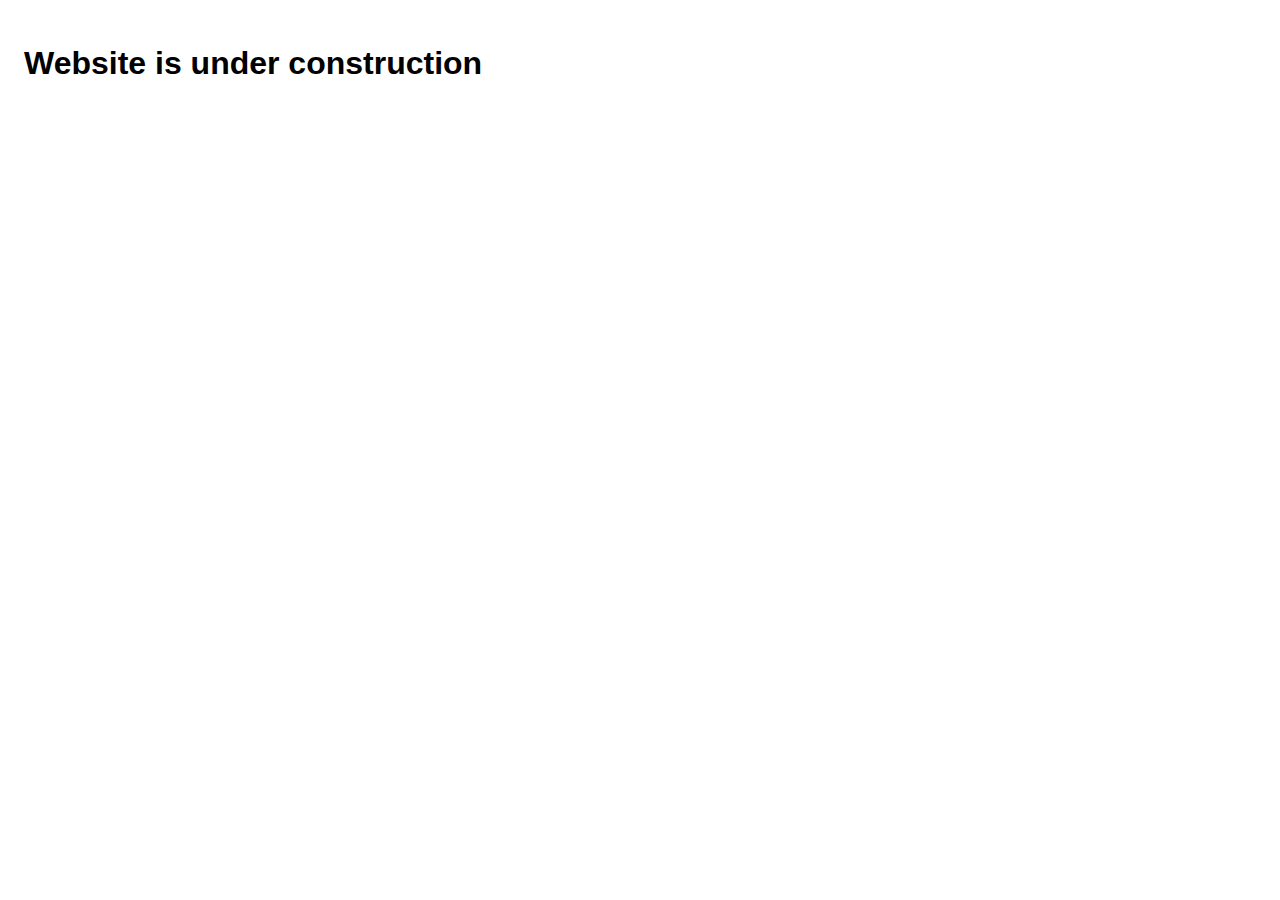
==== index.html @ 91e6fa90 "update" ====
<!DOCTYPE html>
    <html>
    <head>
      <meta charset='utf-8'>
      <meta name='viewport' content='width=device-width'>
      <title>Harutei Confession</title>
      <style> body { font-family: 'Helvetica Neue', Helvetica, Arial, sans-serif; padding:1em; } </style>
    </head>
    <body>
    <h1>Website is under construction</h1>
    </body>
    </html>
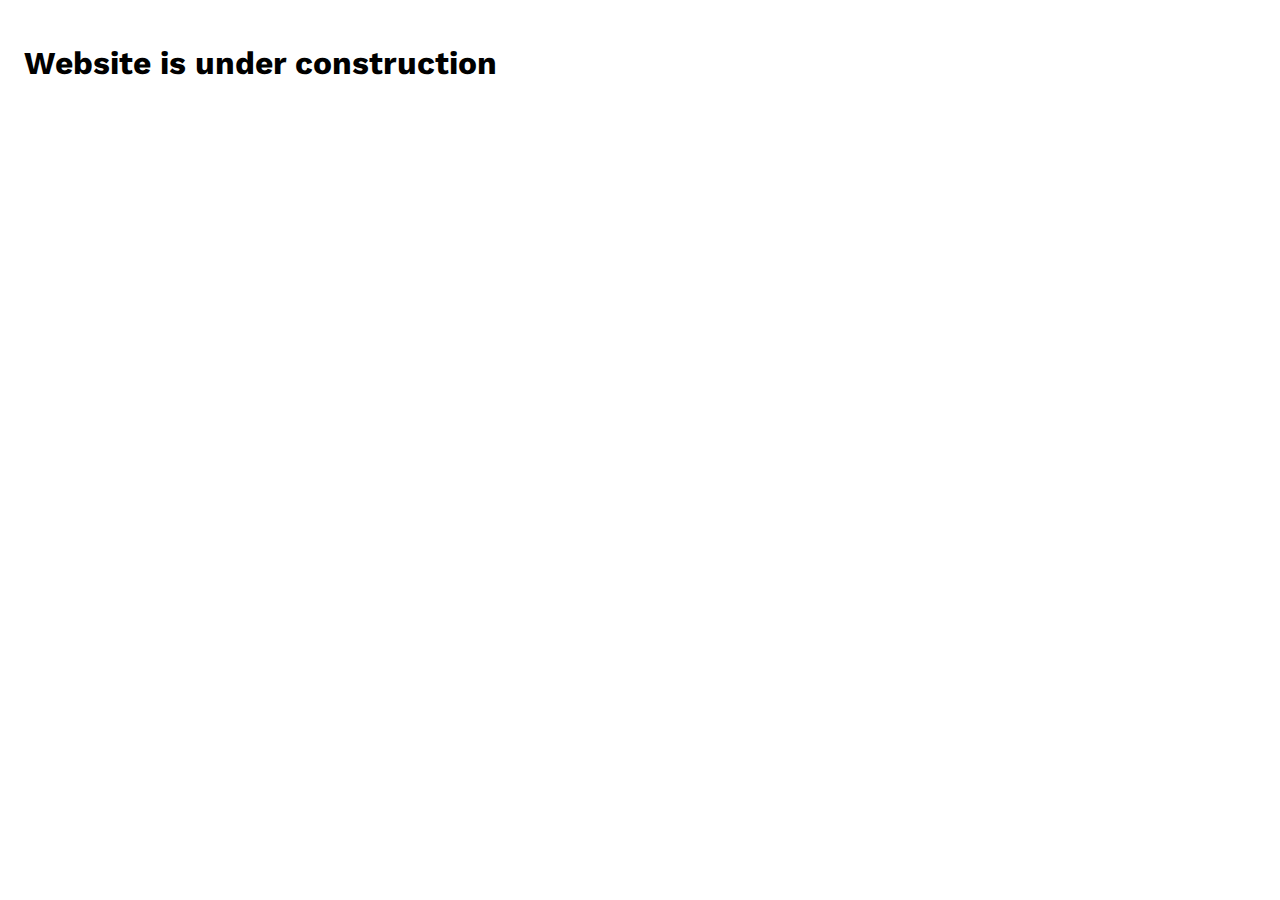
==== commit eae7b1c6: "update font" ====
--- a/index.html
+++ b/index.html
@@ -4,7 +4,10 @@
       <meta charset='utf-8'>
       <meta name='viewport' content='width=device-width'>
       <title>Harutei Confession</title>
-      <style> body { font-family: 'Helvetica Neue', Helvetica, Arial, sans-serif; padding:1em; } </style>
+      <style> body { font-family: 'Kantumruy Pro', sans-serif; padding: 1em; } </style>
+      <link rel="preconnect" href="https://fonts.googleapis.com">
+      <link rel="preconnect" href="https://fonts.gstatic.com" crossorigin>
+      <link href="https://fonts.googleapis.com/css2?family=Kantumruy+Pro&display=swap" rel="stylesheet">
     </head>
     <body>
     <h1>Website is under construction</h1>
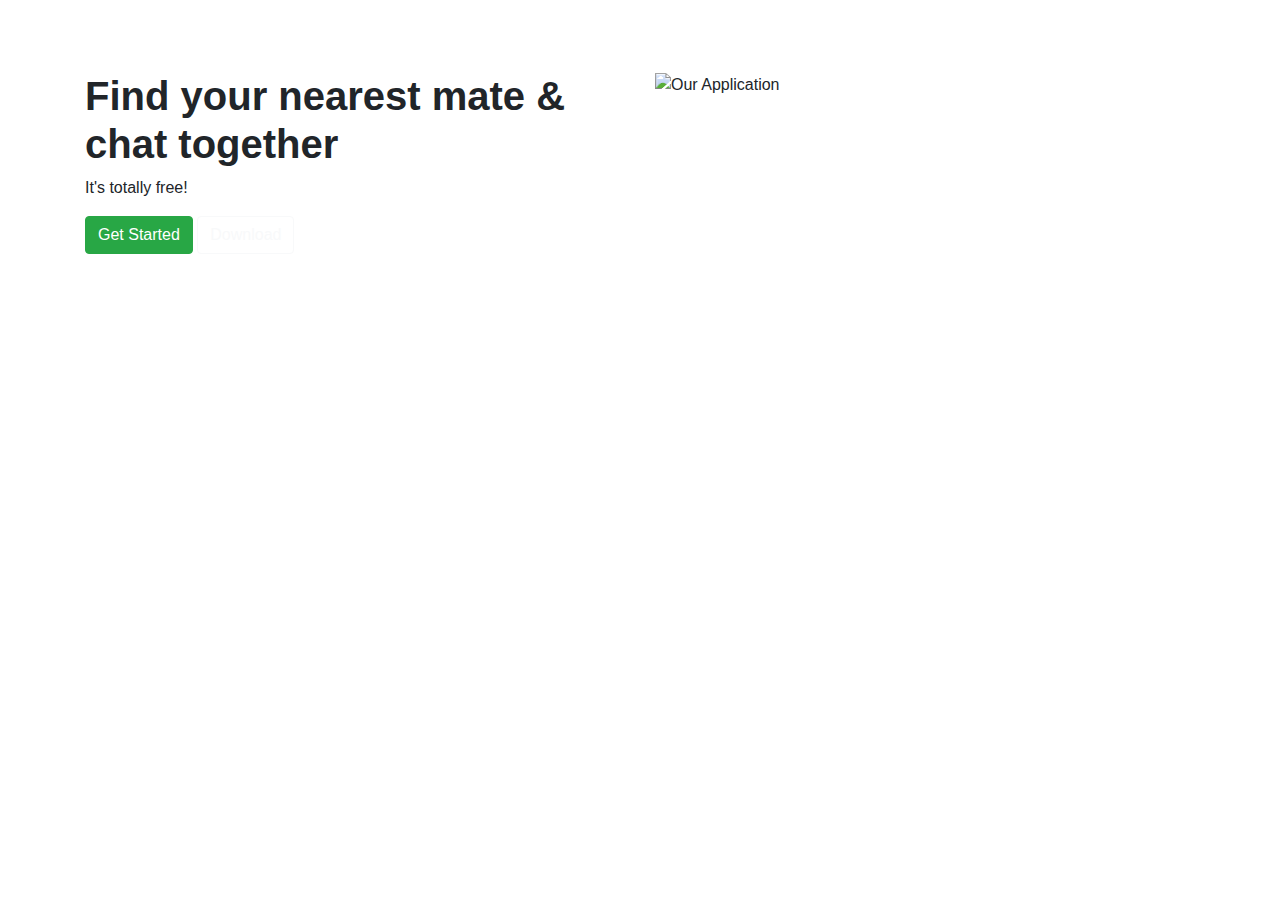
==== commit 2939d9ba: "Update index.html" ====
--- a/index.html
+++ b/index.html
@@ -8,9 +8,56 @@
       <link rel="preconnect" href="https://fonts.googleapis.com">
       <link rel="preconnect" href="https://fonts.gstatic.com" crossorigin>
       <link href="https://fonts.googleapis.com/css2?family=Kantumruy+Pro&display=swap" rel="stylesheet">
+      <link rel="stylesheet" href="https://stackpath.bootstrapcdn.com/bootstrap/4.4.1/css/bootstrap.min.css" integrity="sha384-Vkoo8x4CGsO3+Hhxv8T/Q5PaXtkKtu6ug5TOeNV6gBiFeWPGFN9MuhOf23Q9Ifjh" crossorigin="anonymous">
     </head>
     <body>
-    <h1>Website is under construction</h1>
+        <section id="hero">
+    <div class="container">
+      <!-- Nav Bar -->
+      <nav class="navbar navbar-expand-lg navbar-dark navbar-toggleable-md">
+        <a class="navbar-brand logo" href="#">Harutei</a>
+        <button class="navbar-toggler" type="button" data-toggle="collapse" data-target="#navbarItems" aria-controls="navbarItems" aria-expanded="false" aria-label="Toggle navigation">
+          <span class="navbar-toggler-icon"></span>
+        </button>
+        <div class="collapse navbar-collapse" id="navbarItems">
+          <ul class="navbar-nav ml-auto">
+            <li class="nav-items text-center">
+              <a class="nav-link" href="#pricing">Privacy Policy</a>
+            </li>
+            <li class="nav-items text-center">
+              <a class="nav-link" href="#testimonials">Download</a>
+            </li>
+            <li class="nav-items text-center">
+              <a class="nav-link" href="#cta">Facebook</a>
+            </li>
+          </ul>
+        </div>
+      </nav>
+      <!-- Title -->
+      <div class="row hero-row">
+        <div class="col-lg-6">
+          <div class="hero-description">
+            <h1 class="font-weight-bold hero-title">Find your nearest mate & chat together</h1>
+            <p class="hero-title-description">
+              It's totally free!
+            </p>
+            <a href="#features">
+              <button class="btn btn-success get-started-button" type="button"><i class="fas fa-angle-double-right"></i> Get Started</button>
+            </a>
+            <a href="#">
+              <button class="btn btn-outline-light" type="button"><i class="fab fa-google-play"></i> Download</button>
+            </a>
+          </div>
+        </div>
+
+        <div class="col-lg-6">
+          <img class="hero-img" src="images/OurApplication.png" alt="Our Application">
+        </div>
+      </div>
+    </div>
+
+  </section>
+
     </body>
     </html>
       
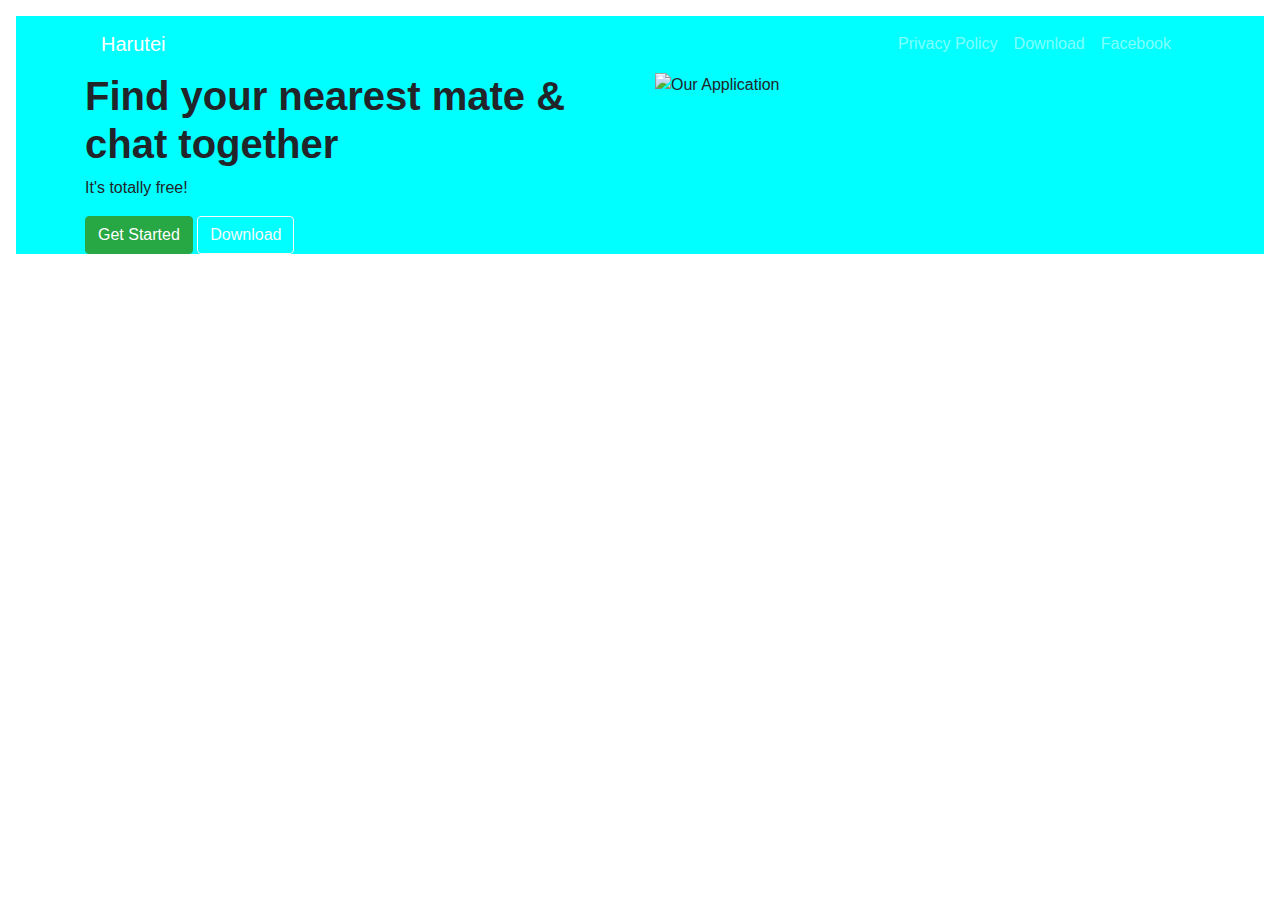
==== commit 3e8d2f08: "update" ====
--- a/index.html
+++ b/index.html
@@ -9,54 +9,55 @@
       <link rel="preconnect" href="https://fonts.gstatic.com" crossorigin>
       <link href="https://fonts.googleapis.com/css2?family=Kantumruy+Pro&display=swap" rel="stylesheet">
       <link rel="stylesheet" href="https://stackpath.bootstrapcdn.com/bootstrap/4.4.1/css/bootstrap.min.css" integrity="sha384-Vkoo8x4CGsO3+Hhxv8T/Q5PaXtkKtu6ug5TOeNV6gBiFeWPGFN9MuhOf23Q9Ifjh" crossorigin="anonymous">
+      <link rel="stylesheet" href="styles/style.css">
     </head>
     <body>
-        <section id="hero">
-    <div class="container">
-      <!-- Nav Bar -->
-      <nav class="navbar navbar-expand-lg navbar-dark navbar-toggleable-md">
-        <a class="navbar-brand logo" href="#">Harutei</a>
-        <button class="navbar-toggler" type="button" data-toggle="collapse" data-target="#navbarItems" aria-controls="navbarItems" aria-expanded="false" aria-label="Toggle navigation">
-          <span class="navbar-toggler-icon"></span>
-        </button>
-        <div class="collapse navbar-collapse" id="navbarItems">
-          <ul class="navbar-nav ml-auto">
-            <li class="nav-items text-center">
-              <a class="nav-link" href="#pricing">Privacy Policy</a>
-            </li>
-            <li class="nav-items text-center">
-              <a class="nav-link" href="#testimonials">Download</a>
-            </li>
-            <li class="nav-items text-center">
-              <a class="nav-link" href="#cta">Facebook</a>
-            </li>
-          </ul>
-        </div>
-      </nav>
-      <!-- Title -->
-      <div class="row hero-row">
-        <div class="col-lg-6">
-          <div class="hero-description">
-            <h1 class="font-weight-bold hero-title">Find your nearest mate & chat together</h1>
-            <p class="hero-title-description">
-              It's totally free!
-            </p>
-            <a href="#features">
-              <button class="btn btn-success get-started-button" type="button"><i class="fas fa-angle-double-right"></i> Get Started</button>
-            </a>
-            <a href="#">
-              <button class="btn btn-outline-light" type="button"><i class="fab fa-google-play"></i> Download</button>
-            </a>
+    <section id="hero">
+      <div class="container">
+        <!-- Nav Bar -->
+        <nav class="navbar navbar-expand-lg navbar-dark navbar-toggleable-md">
+          <a class="navbar-brand logo" href="#">Harutei</a>
+          <button class="navbar-toggler" type="button" data-toggle="collapse" data-target="#navbarItems" aria-controls="navbarItems" aria-expanded="false" aria-label="Toggle navigation">
+            <span class="navbar-toggler-icon"></span>
+          </button>
+          <div class="collapse navbar-collapse" id="navbarItems">
+            <ul class="navbar-nav ml-auto">
+              <li class="nav-items text-center">
+                <a class="nav-link" href="#pricing">Privacy Policy</a>
+              </li>
+              <li class="nav-items text-center">
+                <a class="nav-link" href="#testimonials">Download</a>
+              </li>
+              <li class="nav-items text-center">
+                <a class="nav-link" href="#cta">Facebook</a>
+              </li>
+            </ul>
+          </div>
+        </nav>
+        <!-- Title -->
+        <div class="row hero-row">
+          <div class="col-lg-6">
+            <div class="hero-description">
+              <h1 class="font-weight-bold hero-title">Find your nearest mate & chat together</h1>
+              <p class="hero-title-description">
+                It's totally free!
+              </p>
+              <a href="#features">
+                <button class="btn btn-success get-started-button" type="button"><i class="fas fa-angle-double-right"></i> Get Started</button>
+              </a>
+              <a href="#">
+                <button class="btn btn-outline-light" type="button"><i class="fab fa-google-play"></i> Download</button>
+              </a>
+            </div>
+          </div>
+
+          <div class="col-lg-6">
+            <img class="hero-img" src="images/OurApplication.png" alt="Our Application">
           </div>
         </div>
+      </div>
 
-        <div class="col-lg-6">
-          <img class="hero-img" src="images/OurApplication.png" alt="Our Application">
-        </div>
-      </div>
-    </div>
-
-  </section>
+    </section>
 
     </body>
     </html>
--- a/styles/style.css
+++ b/styles/style.css
@@ -0,0 +1,3 @@
+#hero {
+    background-color: aqua;
+}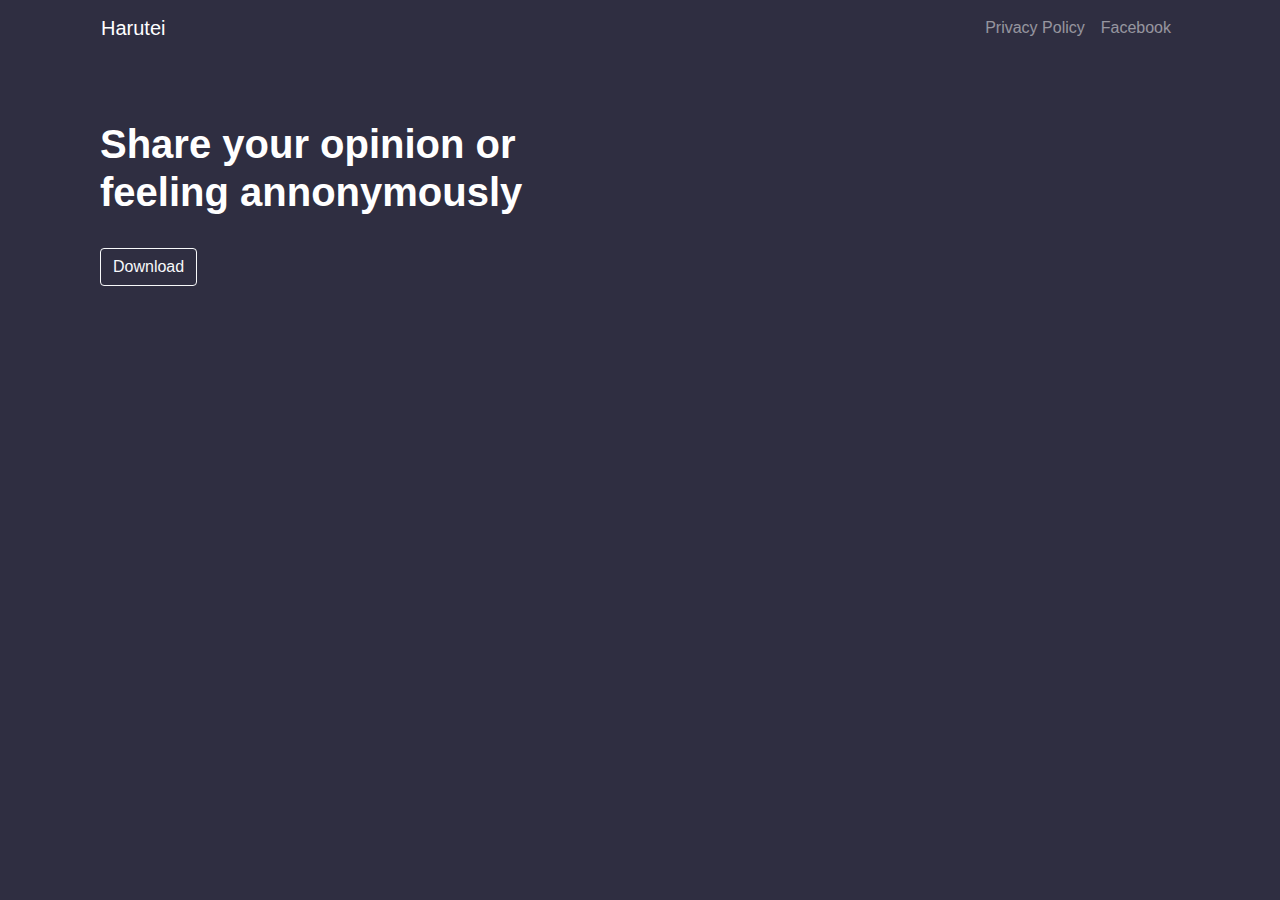
==== commit e819c1a2: "update" ====
--- a/index.html
+++ b/index.html
@@ -1,64 +1,76 @@
 <!DOCTYPE html>
-    <html>
-    <head>
-      <meta charset='utf-8'>
-      <meta name='viewport' content='width=device-width'>
-      <title>Harutei Confession</title>
-      <style> body { font-family: 'Kantumruy Pro', sans-serif; padding: 1em; } </style>
-      <link rel="preconnect" href="https://fonts.googleapis.com">
-      <link rel="preconnect" href="https://fonts.gstatic.com" crossorigin>
-      <link href="https://fonts.googleapis.com/css2?family=Kantumruy+Pro&display=swap" rel="stylesheet">
-      <link rel="stylesheet" href="https://stackpath.bootstrapcdn.com/bootstrap/4.4.1/css/bootstrap.min.css" integrity="sha384-Vkoo8x4CGsO3+Hhxv8T/Q5PaXtkKtu6ug5TOeNV6gBiFeWPGFN9MuhOf23Q9Ifjh" crossorigin="anonymous">
-      <link rel="stylesheet" href="styles/style.css">
-    </head>
-    <body>
-    <section id="hero">
-      <div class="container">
-        <!-- Nav Bar -->
-        <nav class="navbar navbar-expand-lg navbar-dark navbar-toggleable-md">
-          <a class="navbar-brand logo" href="#">Harutei</a>
-          <button class="navbar-toggler" type="button" data-toggle="collapse" data-target="#navbarItems" aria-controls="navbarItems" aria-expanded="false" aria-label="Toggle navigation">
-            <span class="navbar-toggler-icon"></span>
-          </button>
-          <div class="collapse navbar-collapse" id="navbarItems">
-            <ul class="navbar-nav ml-auto">
-              <li class="nav-items text-center">
-                <a class="nav-link" href="#pricing">Privacy Policy</a>
-              </li>
-              <li class="nav-items text-center">
-                <a class="nav-link" href="#testimonials">Download</a>
-              </li>
-              <li class="nav-items text-center">
-                <a class="nav-link" href="#cta">Facebook</a>
-              </li>
-            </ul>
-          </div>
-        </nav>
-        <!-- Title -->
-        <div class="row hero-row">
-          <div class="col-lg-6">
-            <div class="hero-description">
-              <h1 class="font-weight-bold hero-title">Find your nearest mate & chat together</h1>
-              <p class="hero-title-description">
-                It's totally free!
-              </p>
-              <a href="#features">
-                <button class="btn btn-success get-started-button" type="button"><i class="fas fa-angle-double-right"></i> Get Started</button>
-              </a>
-              <a href="#">
-                <button class="btn btn-outline-light" type="button"><i class="fab fa-google-play"></i> Download</button>
-              </a>
-            </div>
-          </div>
+<html>
 
-          <div class="col-lg-6">
-            <img class="hero-img" src="images/OurApplication.png" alt="Our Application">
-          </div>
+<head>
+  <meta charset='utf-8'>
+  <meta name='viewport' content='width=device-width'>
+  <title>Harutei Confession</title>
+  <style>
+    body {
+      font-family: 'Kantumruy Pro', sans-serif;
+      padding: 1em;
+    }
+
+  </style>
+  <link rel="preconnect" href="https://fonts.googleapis.com">
+  <link rel="preconnect" href="https://fonts.gstatic.com" crossorigin>
+  <link href="https://fonts.googleapis.com/css2?family=Kantumruy+Pro&display=swap" rel="stylesheet">
+  <link rel="stylesheet"
+    href="https://cdn.jsdelivr.net/npm/bootstrap@4.0.0/dist/css/bootstrap.min.css"
+    integrity="sha384-Gn5384xqQ1aoWXA+058RXPxPg6fy4IWvTNh0E263XmFcJlSAwiGgFAW/dAiS6JXm"
+    crossorigin="anonymous">
+  <link rel="stylesheet" href="styles/style.css">
+  <script src="https://code.jquery.com/jquery-3.2.1.slim.min.js"
+    integrity="sha384-KJ3o2DKtIkvYIK3UENzmM7KCkRr/rE9/Qpg6aAZGJwFDMVNA/GpGFF93hXpG5KkN"
+    crossorigin="anonymous"></script>
+  <script src="https://cdn.jsdelivr.net/npm/popper.js@1.12.9/dist/umd/popper.min.js"
+    integrity="sha384-ApNbgh9B+Y1QKtv3Rn7W3mgPxhU9K/ScQsAP7hUibX39j7fakFPskvXusvfa0b4Q"
+    crossorigin="anonymous"></script>
+  <script src="https://cdn.jsdelivr.net/npm/bootstrap@4.0.0/dist/js/bootstrap.min.js"
+    integrity="sha384-JZR6Spejh4U02d8jOt6vLEHfe/JQGiRRSQQxSfFWpi1MquVdAyjUar5+76PVCmYl"
+    crossorigin="anonymous"></script>
+</head>
+
+<body>
+  <section>
+    <!-- Nav Bar -->
+    <div class="container">
+      <nav class="navbar navbar-expand-lg navbar-dark">
+        <a class="navbar-brand" href="#">Harutei</a>
+        <button class="navbar-toggler" type="button" data-toggle="collapse" data-target="#navbarNav"
+          aria-controls="navbarNav" aria-expanded="false" aria-label="Toggle navigation">
+          <span class="navbar-toggler-icon"></span>
+        </button>
+        <div class="collapse navbar-collapse" id="navbarItems">
+          <ul class="navbar-nav ml-auto">
+
+            <li class="nav-item">
+              <a class="nav-link text-white-50" href="/privacy-policy.html">Privacy Policy</a>
+            </li>
+            <li class="nav-item">
+              <a class="nav-link text-white-50" href="#">Facebook</a>
+            </li>
+          </ul>
         </div>
+      </nav>
+      <div class="row">
+        <div class="col-lg-6">
+          <h1 class="font-weight-bold hero-title text-white">Share your opinion or feeling
+            annonymously</h1>
+          <a href="#">
+            <button class="btn btn-outline-light mt-4" type="button"><i
+                class="fab fa-google-play"></i>
+              Download</button>
+          </a>
+        </div>
+
+        <!-- <div class="col-lg-6">
+          <img class="hero-img" src="images/OurApplication.png" alt="Our Application">
+        </div> -->
       </div>
+    </div>
+  </section>
 
-    </section>
+</body>
 
-    </body>
-    </html>
-      
+</html>
--- a/styles/style.css
+++ b/styles/style.css
@@ -1,3 +1,10 @@
-#hero {
-    background-color: aqua;
-}+body {
+  margin: 0px;
+  padding: 0px;
+  background-color: #2f2e41;
+}
+
+.row {
+  margin-top: 64px;
+  margin-left: 0px;
+}
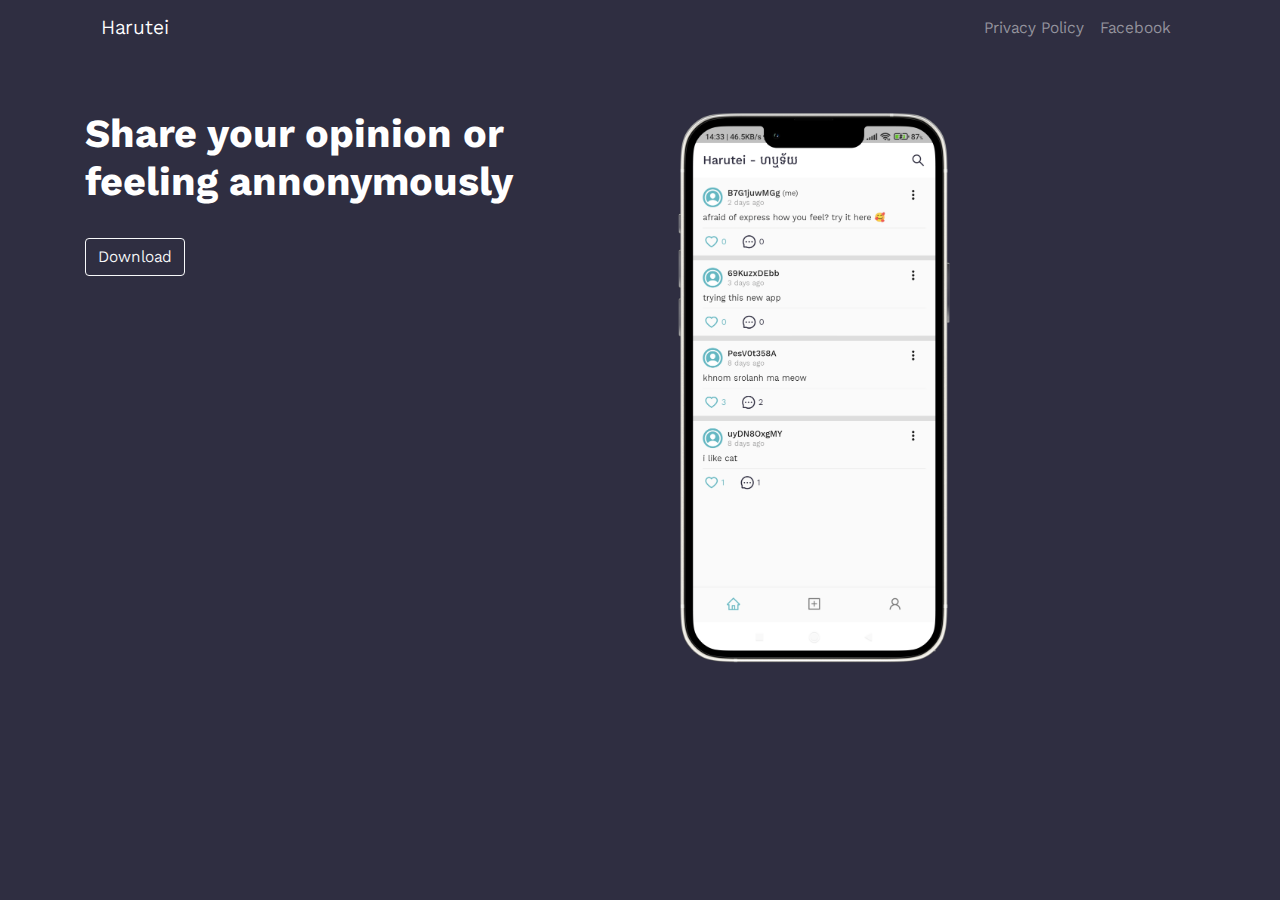
==== commit b5af69f1: "update" ====
--- a/index.html
+++ b/index.html
@@ -5,20 +5,11 @@
   <meta charset='utf-8'>
   <meta name='viewport' content='width=device-width'>
   <title>Harutei Confession</title>
-  <style>
-    body {
-      font-family: 'Kantumruy Pro', sans-serif;
-      padding: 1em;
-    }
-
-  </style>
   <link rel="preconnect" href="https://fonts.googleapis.com">
   <link rel="preconnect" href="https://fonts.gstatic.com" crossorigin>
   <link href="https://fonts.googleapis.com/css2?family=Kantumruy+Pro&display=swap" rel="stylesheet">
-  <link rel="stylesheet"
-    href="https://cdn.jsdelivr.net/npm/bootstrap@4.0.0/dist/css/bootstrap.min.css"
-    integrity="sha384-Gn5384xqQ1aoWXA+058RXPxPg6fy4IWvTNh0E263XmFcJlSAwiGgFAW/dAiS6JXm"
-    crossorigin="anonymous">
+  <link rel="stylesheet" href="https://cdn.jsdelivr.net/npm/bootstrap@4.0.0/dist/css/bootstrap.min.css"
+    integrity="sha384-Gn5384xqQ1aoWXA+058RXPxPg6fy4IWvTNh0E263XmFcJlSAwiGgFAW/dAiS6JXm" crossorigin="anonymous">
   <link rel="stylesheet" href="styles/style.css">
   <script src="https://code.jquery.com/jquery-3.2.1.slim.min.js"
     integrity="sha384-KJ3o2DKtIkvYIK3UENzmM7KCkRr/rE9/Qpg6aAZGJwFDMVNA/GpGFF93hXpG5KkN"
@@ -54,23 +45,22 @@
         </div>
       </nav>
       <div class="row">
-        <div class="col-lg-6">
+        <div class="col-lg-6 description">
           <h1 class="font-weight-bold hero-title text-white">Share your opinion or feeling
             annonymously</h1>
           <a href="#">
-            <button class="btn btn-outline-light mt-4" type="button"><i
-                class="fab fa-google-play"></i>
+            <button class="btn btn-outline-light mt-4" type="button"><i class="fab fa-google-play"></i>
               Download</button>
           </a>
         </div>
 
-        <!-- <div class="col-lg-6">
-          <img class="hero-img" src="images/OurApplication.png" alt="Our Application">
-        </div> -->
+        <div class="col-lg-6 screenshot">
+          <img class="hero-img" src="assets/screenshot.png" alt="Our Application">
+        </div>
       </div>
     </div>
   </section>
 
 </body>
 
-</html>
+</html>--- a/styles/style.css
+++ b/styles/style.css
@@ -2,9 +2,18 @@
   margin: 0px;
   padding: 0px;
   background-color: #2f2e41;
+  font-family: 'Kantumruy Pro', sans-serif;
 }
 
-.row {
-  margin-top: 64px;
-  margin-left: 0px;
+
+.hero-img{
+  height: 600px;
 }
+
+.description {
+  margin-top: 54px;
+}
+
+.screenshot{
+  margin-top: 32px;
+}
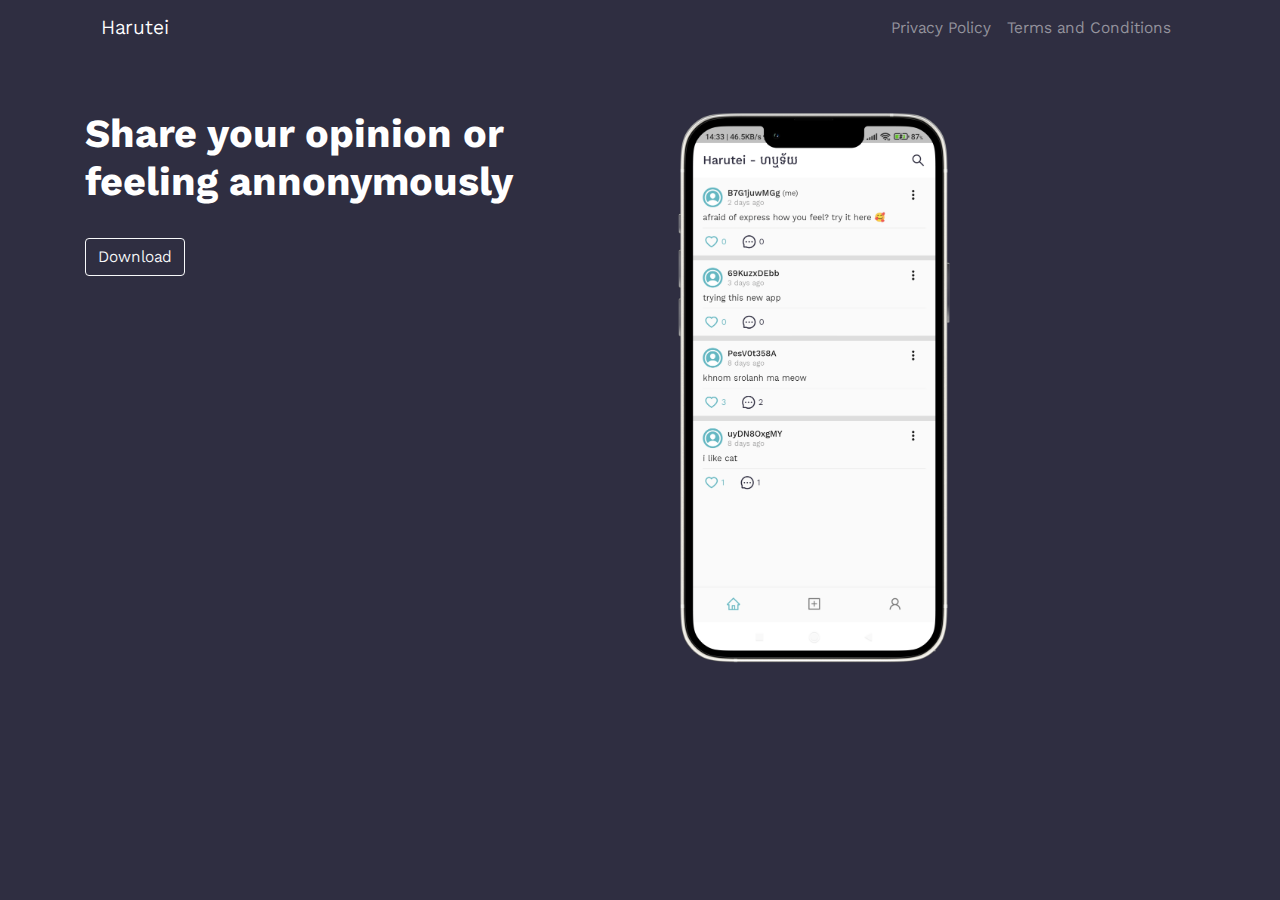
==== commit b4c4ab24: "Update index.html" ====
--- a/index.html
+++ b/index.html
@@ -39,7 +39,7 @@
               <a class="nav-link text-white-50" href="/privacy-policy.html">Privacy Policy</a>
             </li>
             <li class="nav-item">
-              <a class="nav-link text-white-50" href="#">Facebook</a>
+              <a class="nav-link text-white-50" href="/term-and-condition.html">Terms and Conditions</a>
             </li>
           </ul>
         </div>
@@ -63,4 +63,4 @@
 
 </body>
 
-</html>+</html>
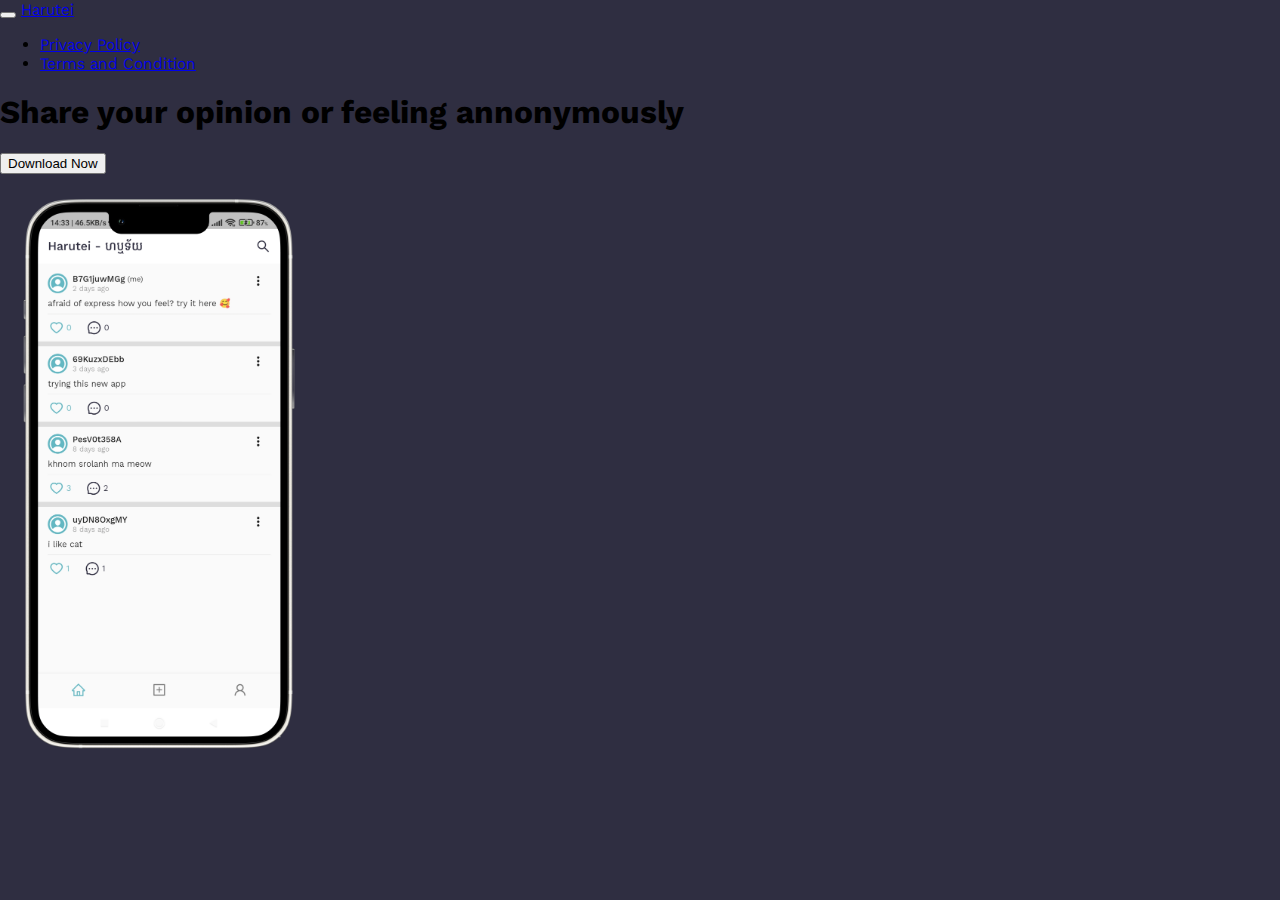
==== commit e5295b02: "update bootstrap" ====
--- a/index.html
+++ b/index.html
@@ -8,56 +8,58 @@
   <link rel="preconnect" href="https://fonts.googleapis.com">
   <link rel="preconnect" href="https://fonts.gstatic.com" crossorigin>
   <link href="https://fonts.googleapis.com/css2?family=Kantumruy+Pro&display=swap" rel="stylesheet">
-  <link rel="stylesheet" href="https://cdn.jsdelivr.net/npm/bootstrap@4.0.0/dist/css/bootstrap.min.css"
-    integrity="sha384-Gn5384xqQ1aoWXA+058RXPxPg6fy4IWvTNh0E263XmFcJlSAwiGgFAW/dAiS6JXm" crossorigin="anonymous">
+  <link href="https://cdn.jsdelivr.net/npm/bootstrap@5.0.2/dist/css/bootstrap.min.css"
+    rel="stylesheet"
+    integrity="sha384-EVSTQN3/azprG1Anm3QDgpJLIm9Nao0Yz1ztcQTwFspd3yD65VohhpuuCOmLASjC"
+    crossorigin="anonymous">
+  <script src="https://cdn.jsdelivr.net/npm/bootstrap@5.0.2/dist/js/bootstrap.bundle.min.js"
+    integrity="sha384-MrcW6ZMFYlzcLA8Nl+NtUVF0sA7MsXsP1UyJoMp4YLEuNSfAP+JcXn/tWtIaxVXM"
+    crossorigin="anonymous"></script>
   <link rel="stylesheet" href="styles/style.css">
-  <script src="https://code.jquery.com/jquery-3.2.1.slim.min.js"
-    integrity="sha384-KJ3o2DKtIkvYIK3UENzmM7KCkRr/rE9/Qpg6aAZGJwFDMVNA/GpGFF93hXpG5KkN"
-    crossorigin="anonymous"></script>
-  <script src="https://cdn.jsdelivr.net/npm/popper.js@1.12.9/dist/umd/popper.min.js"
-    integrity="sha384-ApNbgh9B+Y1QKtv3Rn7W3mgPxhU9K/ScQsAP7hUibX39j7fakFPskvXusvfa0b4Q"
-    crossorigin="anonymous"></script>
-  <script src="https://cdn.jsdelivr.net/npm/bootstrap@4.0.0/dist/js/bootstrap.min.js"
-    integrity="sha384-JZR6Spejh4U02d8jOt6vLEHfe/JQGiRRSQQxSfFWpi1MquVdAyjUar5+76PVCmYl"
-    crossorigin="anonymous"></script>
+
+
 </head>
 
 <body>
   <section>
     <!-- Nav Bar -->
-    <div class="container">
-      <nav class="navbar navbar-expand-lg navbar-dark">
-        <a class="navbar-brand" href="#">Harutei</a>
-        <button class="navbar-toggler" type="button" data-toggle="collapse" data-target="#navbarNav"
-          aria-controls="navbarNav" aria-expanded="false" aria-label="Toggle navigation">
+    <nav class="navbar navbar-expand-lg navbar-dark">
+      <div class="container-fluid">
+        <button class="navbar-toggler" type="button" data-bs-toggle="collapse"
+          data-bs-target="#navbarTogglerDemo03" aria-controls="navbarTogglerDemo03"
+          aria-expanded="false" aria-label="Toggle navigation">
           <span class="navbar-toggler-icon"></span>
         </button>
-        <div class="collapse navbar-collapse" id="navbarItems">
-          <ul class="navbar-nav ml-auto">
-
-            <li class="nav-item">
-              <a class="nav-link text-white-50" href="/privacy-policy.html">Privacy Policy</a>
-            </li>
-            <li class="nav-item">
-              <a class="nav-link text-white-50" href="/term-and-condition.html">Terms and Conditions</a>
-            </li>
-          </ul>
-        </div>
-      </nav>
-      <div class="row">
-        <div class="col-lg-6 description">
-          <h1 class="font-weight-bold hero-title text-white">Share your opinion or feeling
-            annonymously</h1>
-          <a href="#">
-            <button class="btn btn-outline-light mt-4" type="button"><i class="fab fa-google-play"></i>
-              Download</button>
-          </a>
-        </div>
-
-        <div class="col-lg-6 screenshot">
-          <img class="hero-img" src="assets/screenshot.png" alt="Our Application">
+        <a class="navbar-brand" href="#">Harutei</a>
+        <div class="collapse navbar-collapse" id="navbarTogglerDemo03">
+          <div class="d-flex">
+            <ul class="navbar-nav me-auto mb-2 mb-lg-0">
+              <li class="nav-item">
+                <a class="nav-link" href="#">Privacy Policy</a>
+              </li>
+              <li class="nav-item">
+                <a class="nav-link" href="#">Terms and Condition</a>
+              </li>
+            </ul>
+          </div>
         </div>
       </div>
+    </nav>
+    <div class="row">
+      <div class="col-lg-6 description">
+        <h1 class="font-weight-bold hero-title text-white">Share your opinion or feeling
+          annonymously</h1>
+        <a href="https://onelink.to/7kdcjv">
+          <button class="btn btn-outline-light mt-4" type="button"><i
+              class="fab fa-google-play"></i>
+            Download Now</button>
+        </a>
+      </div>
+
+      <div class="col-lg-6 screenshot">
+        <img class="hero-img" src="assets/screenshot.png" alt="Our Application">
+      </div>
+    </div>
     </div>
   </section>
 
--- a/styles/style.css
+++ b/styles/style.css
@@ -2,18 +2,17 @@
   margin: 0px;
   padding: 0px;
   background-color: #2f2e41;
-  font-family: 'Kantumruy Pro', sans-serif;
+  font-family: "Kantumruy Pro", sans-serif;
 }
 
-
-.hero-img{
+.hero-img {
   height: 600px;
 }
 
-.description {
+/* .description {
   margin-top: 54px;
-}
+} */
 
-.screenshot{
+/* .screenshot{
   margin-top: 32px;
-}
+} */
